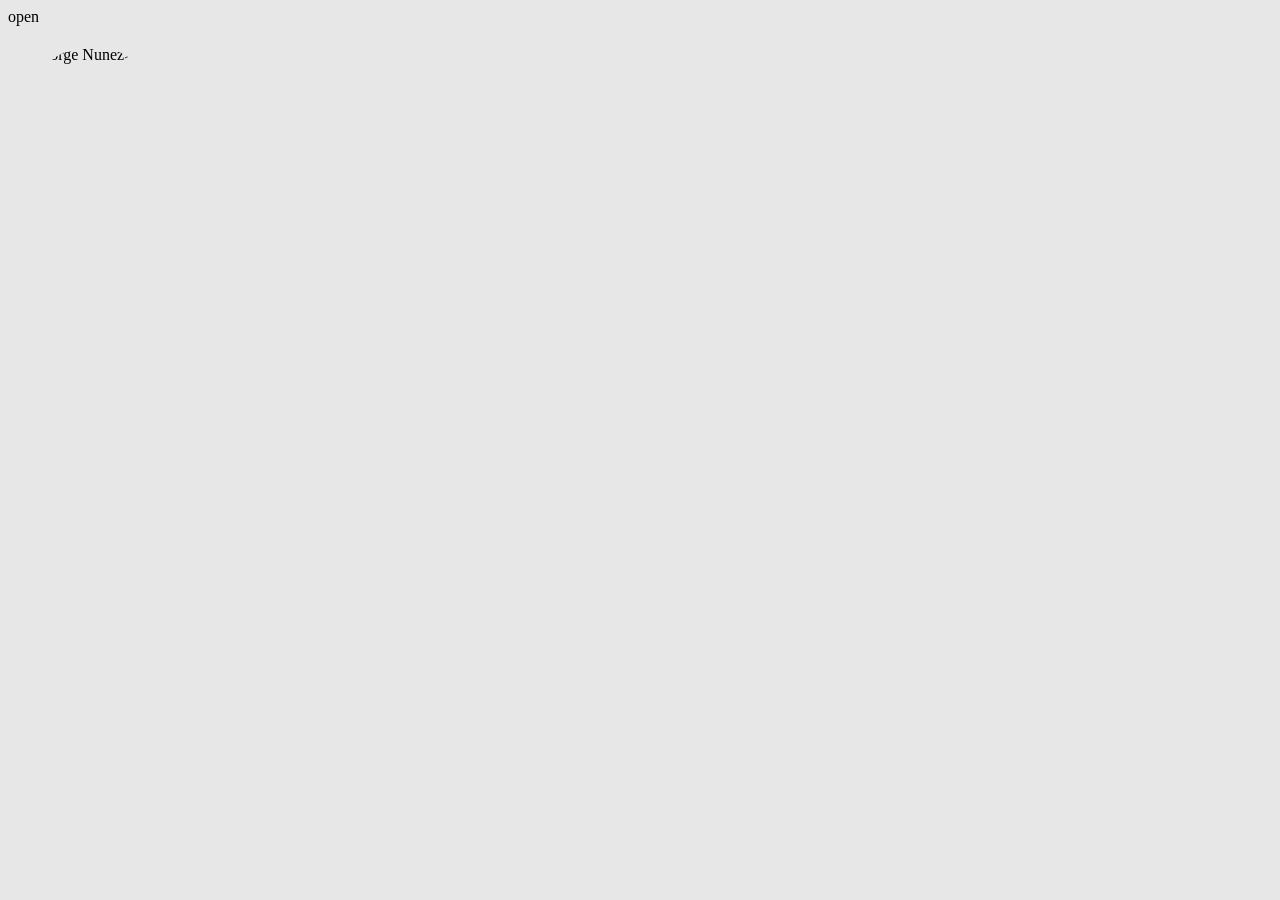
==== index.html @ 02e6369d "Updating CSS" ====
<!DOCTYPE html>
<html lang="en">
<head>
    <meta charset="UTF-8">
    <meta name="viewport" content="width=device-width, initial-scale=1.0">
    <title>Jorge Nunez — Portfolio</title>
    <link rel="stylesheet" href="style.css">
</head>
<body>
    <div id="mySidenav" class="sidenav">
        <a href="javascript:void(0)" class="closebtn" onclick="closeNav()">&times;</a>
        <a href="index.html">Home</a>
        <a href="experience.html">Experience</a>
        <a href="/about.html" class="btn btn-primary">About Us</a>
        <a href="contact.html">Contact</a>
      </div>
      
      <!-- Use any element to open the sidenav -->
      <span onclick="openNav()">open</span>
      
      <!-- Add all page content inside this div if you want the side nav to push page content to the right (not used if you only want the sidenav to sit on top of the page -->
      <div id="main">
        <!-- Headshot -->
        <img class = "img-base img-headshot" src="assets/Headshot.jpg" alt = "Jorge Nunez>"
      </div>

      <!-- This is the code for projects-->
       <!--
      <div class="projects">
        <div class="project-card" onclick="openProject('project1')">
          <img src="assets/Headshot.jpeg" class="img-base project-card__img">
          <div class="project-card__overlay">
            <span class="project-card__title">Project 1</span>
          </div>
        </div>
      </div>
    -->
</body>
</html>
---- style.css ----
/* Font Size Scale */
:root {
  --text-xs:    0.75rem;   /* 12px - fine print, labels */
  --text-sm:    0.875rem;  /* 14px - subtext, captions */
  --text-base:  1rem;      /* 16px - body, descriptions */
  --text-md:    1.125rem;  /* 18px - large body */
  --text-lg:    1.25rem;   /* 20px - subheadings */
  --text-xl:    1.5rem;    /* 24px - section headings */
  --text-2xl:   2rem;      /* 32px - page titles */
  --text-3xl:   2.5rem;    /* 40px - hero titles */
  --text-4xl:   3.5rem;    /* 56px - big display text */

  /* Brand */

  --orange-button-background: #c35d14;
  --white-button-background:  #ffffff;
  --black-button-background:  #000000;

  /* Text */
  --black-text:    #111111;
  --orange-text: #c35d14;
  --white-text: #ffffff;

  /* Backgrounds */
  --base-background-color:         #e7e7e7;
  --base-background-color-soft:    #f5f5f5;
  --base-background-color-muted:   #e5e5e5;

  /* States */
  --color-success:    #22c55e;
  --color-warning:    #f59e0b;
  --color-error:      #ef4444;

  /* Border */
  --color-border:     #e2e2e2;
}

body {
  background-color: var(--base-background-color);
}
/* Typography Classes */
.title        { font-size: var(--text-3xl); font-weight: 700; line-height: 1.1; }
.heading      { font-size: var(--text-2xl); font-weight: 700; line-height: 1.2; }
.subheading   { font-size: var(--text-xl);  font-weight: 600; line-height: 1.3; }
.body         { font-size: var(--text-base);font-weight: 400; line-height: 1.6; }
.description  { font-size: var(--text-md);  font-weight: 400; line-height: 1.6; }
.subtext      { font-size: var(--text-sm);  font-weight: 400; line-height: 1.5; color: #666; }
.label        { font-size: var(--text-xs);  font-weight: 500; line-height: 1.4; letter-spacing: 0.05em; text-transform: uppercase; }

/* configure dark scheme */
@media (prefers-color-scheme: dark) {
  :root {
    --base-background-color:         #e7e7e7;
    --base-background-color-soft:    #1e1e1e;
    --base-background-color-muted:   #2a2a2a;
    --color-text:       #f5f5f5;
    --color-text-muted: #aaaaaa;
    --color-border:     #333333;
  }
}

/* The side navigation menu */
.sidenav {
  height: 100%; /* 100% Full-height */
  width: 0; /* 0 width - change this with JavaScript */
  position: fixed; /* Stay in place */
  z-index: 1; /* Stay on top */
  top: 0; /* Stay at the top */
  left: 0;
  background-color: #ffffff; /* Black*/
  overflow-x: hidden; /* Disable horizontal scroll */
  padding-top: 60px; /* Place content 60px from the top */
  transition: 0.5s; /* 0.5 second transition effect to slide in the sidenav */
}

/* The navigation menu links */
.sidenav a {
  padding: 8px 8px 8px 32px;
  text-decoration: none;
  font-size: 25px;
  color: #000000;
  display: block;
  transition: 0.3s;
}

/* When you mouse over the navigation links, change their color */
.sidenav a:hover {
  color: #8a8a8a;
}

/* Position and style the close button (top right corner) */
.sidenav .closebtn {
  position: absolute;
  top: 0;
  right: 25px;
  font-size: 36px;
  margin-left: 50px;
}

/* Style page content - use this if you want to push the page content to the right when you open the side navigation */
#main {
  transition: margin-left .5s;
  padding: 20px;
}

/* On smaller screens, where height is less than 450px, change the style of the sidenav (less padding and a smaller font size) */
@media screen and (max-height: 450px) {
  .sidenav {padding-top: 15px;}
  .sidenav a {font-size: 18px;}
}

/* ////////////// Image styles /////////////////*/
.img-base {
  display: block;
  object-fit: cover;
  max-width: 100%;
}

.img-headshot { width: 128px; height: 128px; border-radius: 50%}
.img-project1 { width: 256px; height: 144px; border-radius: 8px}
.img-contact {width: 250px; height: 250px; border-radius: 5%}


/* ////////////// Project Card effects //////////////////////*/
.project-card {
  position: relative;
  display: block;
  overflow: hidden;
  border-radius: 12px;
  cursor: pointer;
  width: 400px;
  height: 300px;
}

/* Image dims on hover */
.project-card__img {
  width: 100%;
  height: 100%;
  object-fit: cover;
  transition: opacity 0.3s ease;
}

.project-card:hover .project-card__img {
  opacity: 0.4;
}

/* Overlay sits on top of image, hidden by default */
.project-card__overlay {
  position: absolute;
  inset: 0;                  /* shorthand for top/right/bottom/left: 0 */
  display: flex;
  align-items: center;
  justify-content: center;
  opacity: 0;
  transition: opacity 0.3s ease;
}

/* Overlay text appears on hover */
.project-card:hover .project-card__overlay {
  opacity: 1;
}

.project-card__title {
  color: #fff;
  font-size: var(--text-xl);
  font-weight: 700;
  text-align: center;
}

/* ////////////// Button styles /////////////////*/
/* Base Button */
.btn {
  display: inline-flex;
  align-items: center;
  justify-content: center;
  gap: 0.5rem;
  padding: 0.625rem 1.25rem;
  font-size: var(--text-sm);
  font-weight: 600;
  line-height: 1;
  border: 2px solid transparent;
  border-radius: 8px;
  cursor: pointer;
  text-decoration: none;
  white-space: nowrap;
  transition: all 0.2s ease;

  /* prevent text selection on click */
  user-select: none;
}

.btn:disabled {
  opacity: 0.5;
  cursor: not-allowed;
  pointer-events: none;
}

/* Solid */
.btn-primary   { background: var(--orange-button-background);   color: #fff; }
.btn-secondary { background: var(--white-button-background); color: #000000; }
.btn-success   { background: var(--color-success);   color: #fff; }
.btn-skills    { background: var(--color-error);     color: #fff; cursor: default; pointer-events: none; }

/* Outline */
.btn-outline         { background: transparent; border-color: var(--orange-button-background);   color: var(--orange-button-background); }
.btn-outline-danger  { background: transparent; border-color: var(--color-error);     color: var(--color-error); }

/* Ghost (no border, no bg) */
.btn-ghost { background: transparent; color: var(--orange-button-background); }
.btn-ghost:hover { background: var(--base-background-color-soft); }

/* Sizes */
.btn-sm  { padding: 0.375rem 0.75rem;  font-size: var(--text-xs); border-radius: 6px; }
.btn-lg  { padding: 0.875rem 1.75rem;  font-size: var(--text-md); border-radius: 10px; }
.btn-xl  { padding: 1.125rem 2.25rem;  font-size: var(--text-lg); border-radius: 12px; }

/* Full width */
.btn-block { display: flex; width: 100%; }
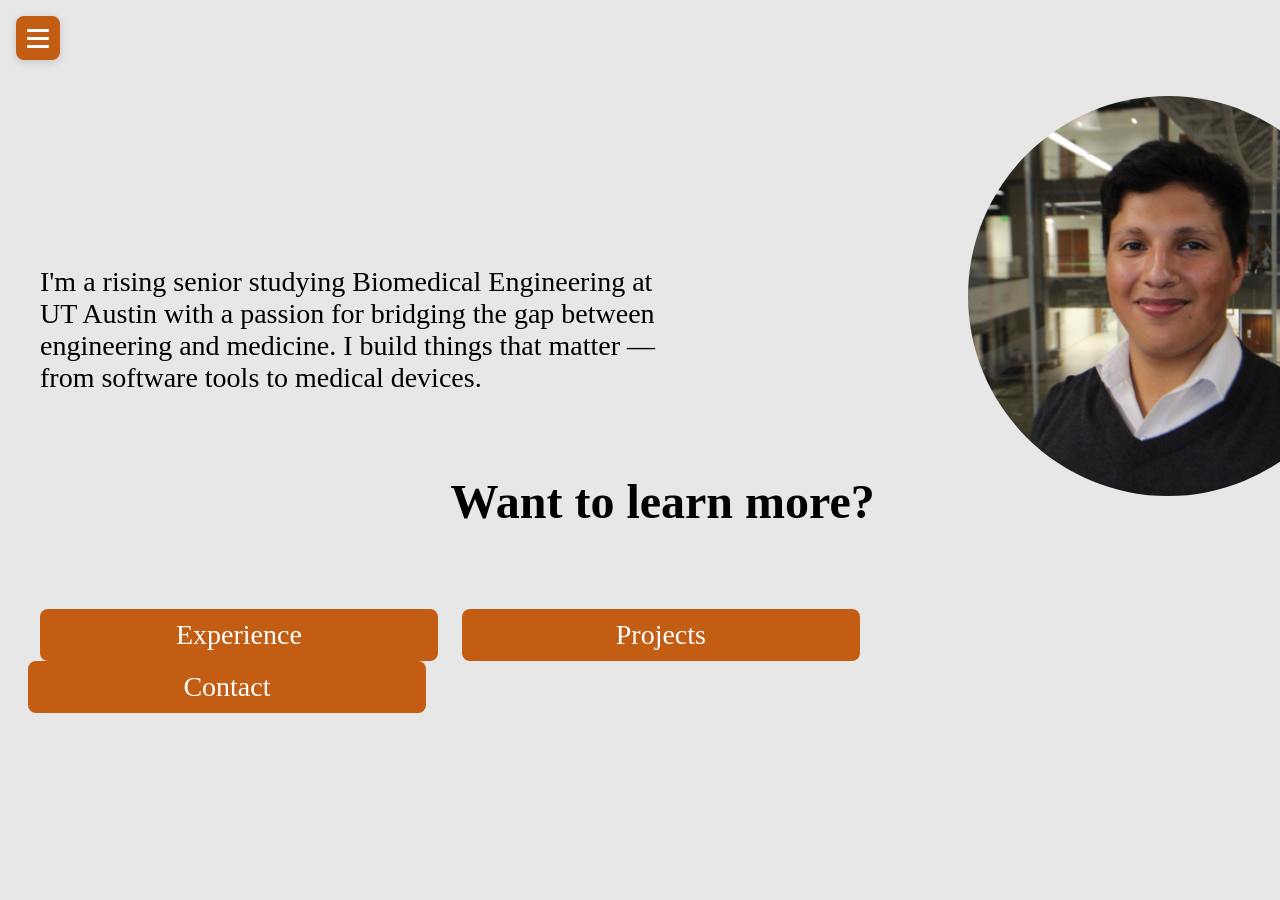
==== commit f191bdf1: "Added basic home interface" ====
--- a/index.html
+++ b/index.html
@@ -4,25 +4,44 @@
     <meta charset="UTF-8">
     <meta name="viewport" content="width=device-width, initial-scale=1.0">
     <title>Jorge Nunez — Portfolio</title>
+    <link rel="preconnect" href="https://fonts.googleapis.com">
+    <link rel="preconnect" href="https://fonts.gstatic.com" crossorigin>
+    <link href="https://fonts.googleapis.com/css2?family=Plus+Jakarta+Sans:ital,wght@0,200..800;1,200..800&display=swap" rel="stylesheet">
     <link rel="stylesheet" href="style.css">
+    <script src="script.js" defer></script>
 </head>
 <body>
+    <div class="site-top-bar" aria-hidden="true"></div>
     <div id="mySidenav" class="sidenav">
         <a href="javascript:void(0)" class="closebtn" onclick="closeNav()">&times;</a>
-        <a href="index.html">Home</a>
-        <a href="experience.html">Experience</a>
-        <a href="/about.html" class="btn btn-primary">About Us</a>
-        <a href="contact.html">Contact</a>
-      </div>
-      
-      <!-- Use any element to open the sidenav -->
-      <span onclick="openNav()">open</span>
-      
-      <!-- Add all page content inside this div if you want the side nav to push page content to the right (not used if you only want the sidenav to sit on top of the page -->
-      <div id="main">
+        <nav class="sidenav-links" aria-label="Main pages">
+            <a href="index.html">Home</a>
+            <a href="experience.html">Experience</a>
+            <a href="projects.html">Projects</a>
+            <a href="contact.html">Contact</a>
+        </nav>
+    </div>
+      <button type="button" class="menu-toggle" onclick="openNav()" aria-label="Open navigation menu" aria-controls="mySidenav" aria-expanded="false" id="menuToggle">
+        <span class="menu-toggle__bar" aria-hidden="true"></span>
+        <span class="menu-toggle__bar" aria-hidden="true"></span>
+        <span class="menu-toggle__bar" aria-hidden="true"></span>
+      </button>
+
+      <!-- Image, excluded from div because it messes stuff up-->
+      <img class = "img-base img-headshot" src="assets/Headshot.jpeg" alt = "Jorge Nunez" style = "margin-top: 6rem; margin-left: 60rem">
+
+      <!-- Typewriter: text + speed live on data-* attributes (see script.js) -->
+        <p class="typewriter-line">
+          <span data-typewriter="Hi — I'm Jorge.&#10;Welcome to my portfolio." data-typewriter-ms="48" style = "margin-left: 1rem; margin-top: -30rem; font-size: 2.5rem"></span>
+        </p>
+        <p style = "width: 40rem; margin-left: 2rem; margin-top: -22rem; font-size: 1.75rem; transition: ease-in">
+          I'm a rising senior studying Biomedical Engineering at UT Austin with a passion for bridging 
+          the gap between engineering and medicine. I build things that matter — 
+          from software tools to medical devices.
+        </p>
+        <p style = "margin-top: 5rem; margin-left: 35%; font-size: 3rem; font-weight: 700;"> Want to learn more? </p>
         <!-- Headshot -->
-        <img class = "img-base img-headshot" src="assets/Headshot.jpg" alt = "Jorge Nunez>"
-      </div>
+         <!-- 48 rem wide-->
 
       <!-- This is the code for projects-->
        <!--
@@ -35,5 +54,10 @@
         </div>
       </div>
     -->
+    <div class = "buttons">
+      <a href="experience.html" class="btn btn-primary" style = "margin-top: 2rem; font-size: 1.75rem; margin-left: 2rem; width: 28%; font-weight: 500">Experience</a>
+      <a href="projects.html" class="btn btn-primary" style = "margin-left: 1.25rem; font-size: 1.75rem; width: 28%; font-weight: 500">Projects</a>
+      <a href="contact.html" class="btn btn-primary" style = "margin-left: 1.25rem; font-size: 1.75rem; width: 28%; font-weight: 500">Contact</a>
+  </div>
 </body>
 </html>
--- a/style.css
+++ b/style.css
@@ -60,11 +60,48 @@
 }
 
 /* The side navigation menu */
+/* Hamburger — opens sidenav (top left) */
+.menu-toggle {
+  position: fixed;
+  top: 1rem;
+  left: 1rem;
+  z-index: 1001;
+  display: flex;
+  flex-direction: column;
+  justify-content: center;
+  gap: 5px;
+  width: 44px;
+  height: 44px;
+  padding: 0;
+  border: none;
+  border-radius: 8px;
+  background: var(--orange-button-background);
+  cursor: pointer;
+  box-shadow: 0 2px 8px rgba(0, 0, 0, 0.15);
+  transition: opacity 0.2s ease, transform 0.2s ease;
+}
+.menu-toggle:hover {
+  opacity: 0.92;
+  transform: scale(1.02);
+}
+.menu-toggle:focus-visible {
+  outline: 2px solid var(--black-text);
+  outline-offset: 2px;
+}
+.menu-toggle__bar {
+  display: block;
+  width: 22px;
+  height: 3px;
+  margin: 0 auto;
+  background: #fff;
+  border-radius: 1px;
+}
+
 .sidenav {
   height: 100%; /* 100% Full-height */
   width: 0; /* 0 width - change this with JavaScript */
   position: fixed; /* Stay in place */
-  z-index: 1; /* Stay on top */
+  z-index: 1000; /* Stay on top */
   top: 0; /* Stay at the top */
   left: 0;
   background-color: #ffffff; /* Black*/
@@ -98,10 +135,6 @@
 }
 
 /* Style page content - use this if you want to push the page content to the right when you open the side navigation */
-#main {
-  transition: margin-left .5s;
-  padding: 20px;
-}
 
 /* On smaller screens, where height is less than 450px, change the style of the sidenav (less padding and a smaller font size) */
 @media screen and (max-height: 450px) {
@@ -109,6 +142,39 @@
   .sidenav a {font-size: 18px;}
 }
 
+/* Typewriter (character-by-character + blinking cursor) */
+/* Spans are inline by default — vertical margins don't move them. Use inline-block on the host so margin/padding work. */
+[data-typewriter] {
+  display: inline-block;
+  vertical-align: top;
+}
+
+.typewriter-line {
+  font-size: var(--text-xl);
+  font-weight: 600;
+  color: var(--black-text);
+  min-height: 1.4em;
+  margin: 5.5rem 1rem 0 1rem;
+  max-width: 36rem;
+  line-height: 1.35;
+}
+
+.typewriter-cursor {
+  display: inline-block;
+  width: 3px;
+  height: 1em;
+  margin-left: 3px;
+  vertical-align: -0.12em;
+  background: var(--orange-button-background);
+  animation: typewriter-cursor-blink 0.85s step-end infinite;
+}
+
+@keyframes typewriter-cursor-blink {
+  50% {
+    opacity: 0;
+  }
+}
+
 /* ////////////// Image styles /////////////////*/
 .img-base {
   display: block;
@@ -116,7 +182,7 @@
   max-width: 100%;
 }
 
-.img-headshot { width: 128px; height: 128px; border-radius: 50%}
+.img-headshot { width: 400px; height: 400px; border-radius: 50%}
 .img-project1 { width: 256px; height: 144px; border-radius: 8px}
 .img-contact {width: 250px; height: 250px; border-radius: 5%}
 
@@ -196,7 +262,7 @@
 }
 
 /* Solid */
-.btn-primary   { background: var(--orange-button-background);   color: #fff; }
+.btn-primary   { background: var(--orange-button-background);   color: #fff; font-size: var(--text-md)}
 .btn-secondary { background: var(--white-button-background); color: #000000; }
 .btn-success   { background: var(--color-success);   color: #fff; }
 .btn-skills    { background: var(--color-error);     color: #fff; cursor: default; pointer-events: none; }
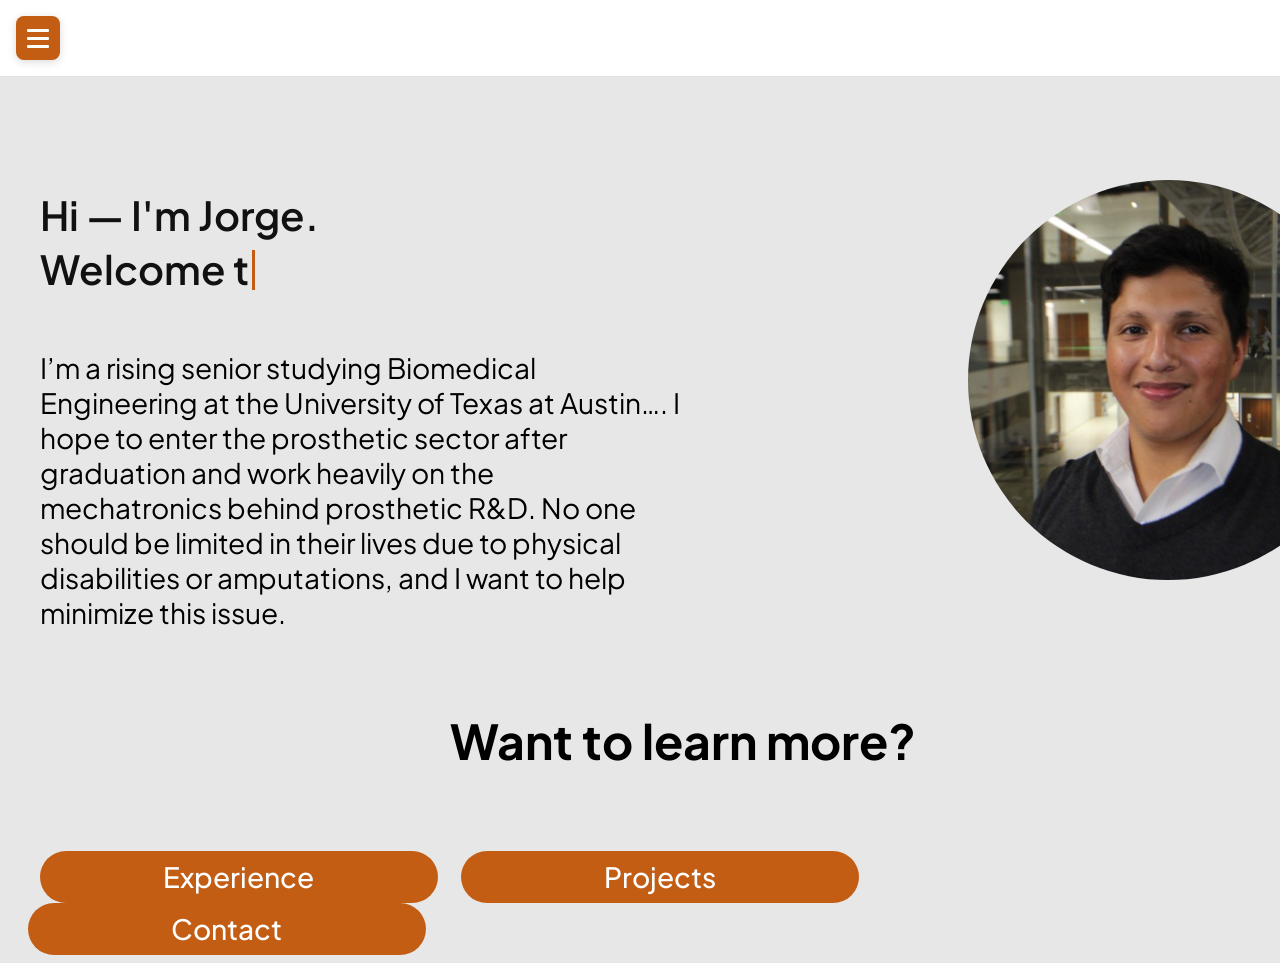
==== commit 1d8b1d11: "Designing projects page base" ====
--- a/index.html
+++ b/index.html
@@ -35,9 +35,10 @@
           <span data-typewriter="Hi — I'm Jorge.&#10;Welcome to my portfolio." data-typewriter-ms="48" style = "margin-left: 1rem; margin-top: -30rem; font-size: 2.5rem"></span>
         </p>
         <p style = "width: 40rem; margin-left: 2rem; margin-top: -22rem; font-size: 1.75rem; transition: ease-in">
-          I'm a rising senior studying Biomedical Engineering at UT Austin with a passion for bridging 
-          the gap between engineering and medicine. I build things that matter — 
-          from software tools to medical devices.
+          I’m a rising senior studying Biomedical Engineering at the University of Texas at Austin…. 
+          I hope to enter the prosthetic sector after graduation and work heavily on the mechatronics 
+          behind prosthetic R&D. No one should be limited in their lives due to physical disabilities 
+          or amputations, and I want to help minimize this issue.
         </p>
         <p style = "margin-top: 5rem; margin-left: 35%; font-size: 3rem; font-weight: 700;"> Want to learn more? </p>
         <!-- Headshot -->
--- a/style.css
+++ b/style.css
@@ -33,10 +33,30 @@
 
   /* Border */
   --color-border:     #e2e2e2;
+
+  /* Full-width header strip (aligns with fixed hamburger: top 1rem + 44px button + bottom padding) */
+  --site-top-bar-height: calc(1rem + 44px + 1rem);
 }
 
 body {
   background-color: var(--base-background-color);
+  font-family: "Plus Jakarta Sans", sans-serif;
+}
+
+/* White bar under the hamburger (lower z-index); hamburger stays on top at 1001 */
+.site-top-bar {
+  position: fixed;
+  top: 0;
+  left: 0;
+  right: 0;
+  height: var(--site-top-bar-height);
+  background: #fff;
+  z-index: 1000;
+  box-shadow: 0 1px 0 var(--color-border);
+}
+
+body:has(.site-top-bar) {
+  padding-top: var(--site-top-bar-height);
 }
 /* Typography Classes */
 .title        { font-size: var(--text-3xl); font-weight: 700; line-height: 1.1; }
@@ -98,31 +118,46 @@
 }
 
 .sidenav {
-  height: 100%; /* 100% Full-height */
-  width: 0; /* 0 width - change this with JavaScript */
-  position: fixed; /* Stay in place */
-  z-index: 1000; /* Stay on top */
-  top: 0; /* Stay at the top */
+  height: 100%;
+  width: 0;
+  position: fixed;
+  z-index: 1000;
+  top: 0;
   left: 0;
-  background-color: #ffffff; /* Black*/
-  overflow-x: hidden; /* Disable horizontal scroll */
-  padding-top: 60px; /* Place content 60px from the top */
-  transition: 0.5s; /* 0.5 second transition effect to slide in the sidenav */
-}
-
-/* The navigation menu links */
-.sidenav a {
-  padding: 8px 8px 8px 32px;
+  background-color: #ffffff;
+  overflow-x: hidden;
+  padding-top: 4.5rem;
+  box-sizing: border-box;
+  transition: width 0.5s ease;
+}
+
+.sidenav-links {
+  display: flex;
+  flex-direction: column;
+  padding: 0.5rem 0 1.5rem;
+}
+
+/* Nav items (not the close button): more space + dividers */
+.sidenav-links a {
+  padding: 1.35rem 1.75rem 1.35rem 2rem;
   text-decoration: none;
-  font-size: 25px;
-  color: #000000;
+  font-size: 1.35rem;
+  font-weight: 600;
+  color: var(--black-text);
   display: block;
-  transition: 0.3s;
-}
-
-/* When you mouse over the navigation links, change their color */
-.sidenav a:hover {
-  color: #8a8a8a;
+  background-color: transparent;
+  transition: color 0.2s ease, background-color 0.2s ease;
+  border-bottom: 1px solid var(--color-border);
+  line-height: 1.3;
+}
+
+.sidenav-links a:last-child {
+  border-bottom: none;
+}
+
+.sidenav-links a:hover {
+  color: var(--orange-text);
+  background-color: rgba(0, 0, 0, 0.08);
 }
 
 /* Position and style the close button (top right corner) */
@@ -132,14 +167,29 @@
   right: 25px;
   font-size: 36px;
   margin-left: 50px;
+  padding: 0.75rem 0.5rem;
+  text-decoration: none;
+  color: var(--black-text);
+  line-height: 1;
+  transition: color 0.2s ease, opacity 0.2s ease;
+}
+
+.sidenav .closebtn:hover {
+  color: var(--orange-text);
+  opacity: 0.85;
 }
 
 /* Style page content - use this if you want to push the page content to the right when you open the side navigation */
 
 /* On smaller screens, where height is less than 450px, change the style of the sidenav (less padding and a smaller font size) */
 @media screen and (max-height: 450px) {
-  .sidenav {padding-top: 15px;}
-  .sidenav a {font-size: 18px;}
+  .sidenav {
+    padding-top: 3rem;
+  }
+  .sidenav-links a {
+    font-size: 1.1rem;
+    padding: 0.85rem 1.25rem 0.85rem 1.5rem;
+  }
 }
 
 /* Typewriter (character-by-character + blinking cursor) */
@@ -147,6 +197,11 @@
 [data-typewriter] {
   display: inline-block;
   vertical-align: top;
+}
+
+/* Preserve newlines in typed text (use &#10; or \n in data-typewriter — see script.js) */
+.typewriter-output {
+  white-space: pre-line;
 }
 
 .typewriter-line {
@@ -189,13 +244,15 @@
 
 /* ////////////// Project Card effects //////////////////////*/
 .project-card {
+  display: inline-flex;
   position: relative;
   display: block;
   overflow: hidden;
   border-radius: 12px;
   cursor: pointer;
-  width: 400px;
-  height: 300px;
+  width: 48%;
+  aspect-ratio: 1/1;
+  object-fit: cover;
 }
 
 /* Image dims on hover */
@@ -237,6 +294,8 @@
 /* Base Button */
 .btn {
   display: inline-flex;
+  flex-wrap: wrap;
+  gap: 2rem;
   align-items: center;
   justify-content: center;
   gap: 0.5rem;
@@ -245,7 +304,7 @@
   font-weight: 600;
   line-height: 1;
   border: 2px solid transparent;
-  border-radius: 8px;
+  border-radius: 32px;
   cursor: pointer;
   text-decoration: none;
   white-space: nowrap;
@@ -281,4 +340,15 @@
 .btn-xl  { padding: 1.125rem 2.25rem;  font-size: var(--text-lg); border-radius: 12px; }
 
 /* Full width */
-.btn-block { display: flex; width: 100%; }+.btn-block { display: flex; width: 100%; }
+
+.projects {
+  display: flex;
+  flex-wrap: wrap;
+  gap: 2rem;
+  padding: 1rem 2rem;
+}
+
+.section {
+  margin-bottom: 4rem;
+}
